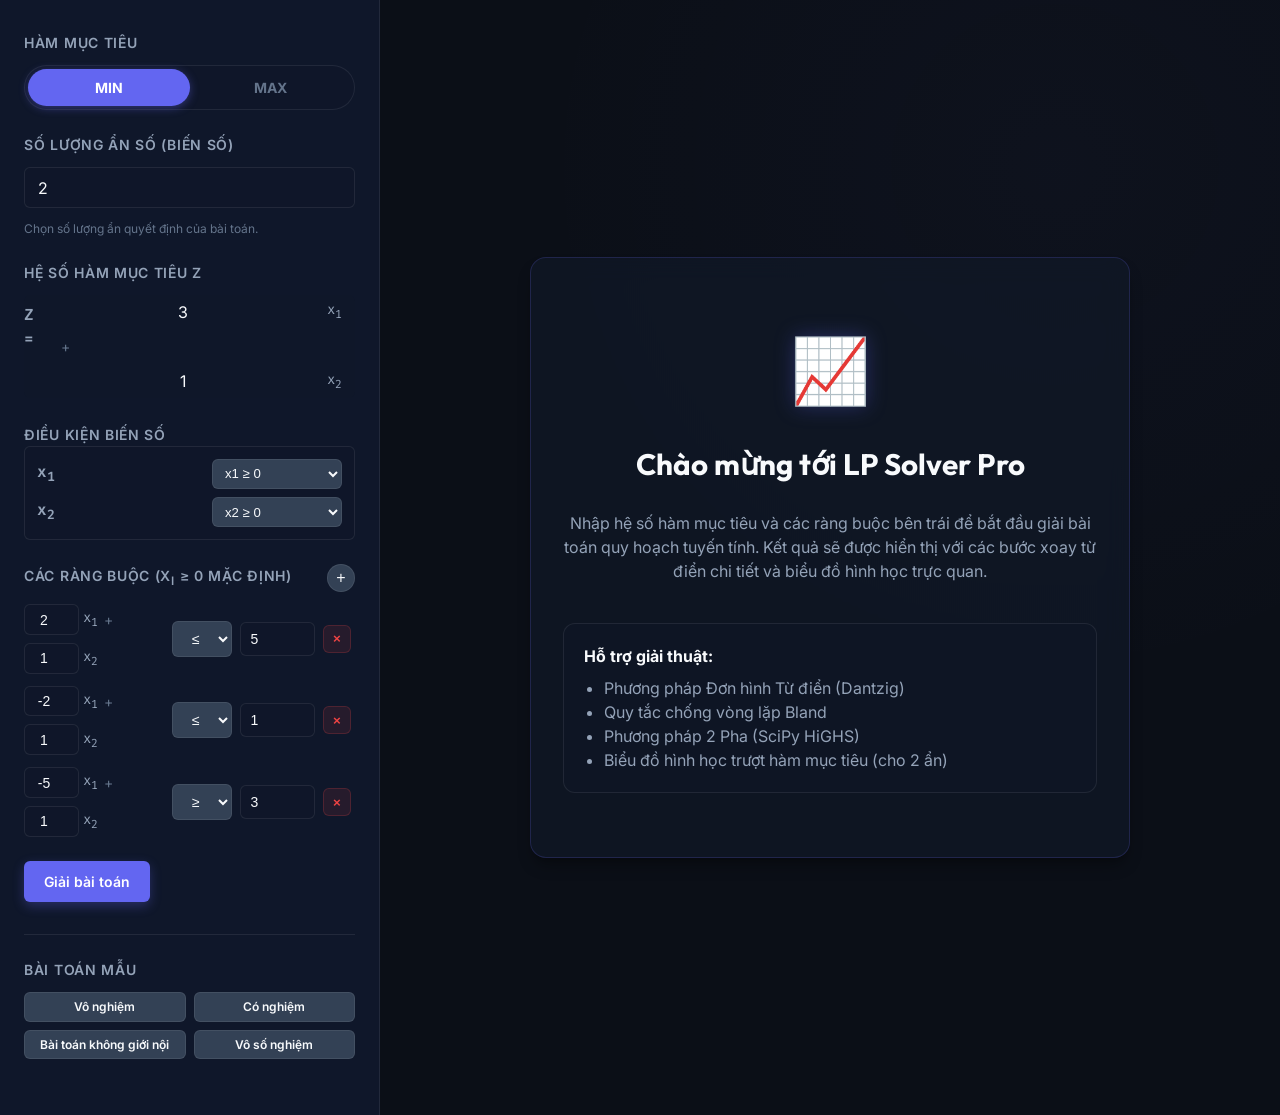
==== index.html @ d001081d "Sua loi bat thuong Cannot read properties of undefined reading x1 khi chay phuong phap Hinh hoc voi " ====
<!DOCTYPE html>
<html lang="vi">
<head>
    <meta charset="UTF-8">
    <meta name="viewport" content="width=device-width, initial-scale=1.0">
    <meta http-equiv="Cache-Control" content="no-cache, no-store, must-revalidate" />
    <meta http-equiv="Pragma" content="no-cache" />
    <meta http-equiv="Expires" content="0" />
    <title>Quy Hoạch Tuyến Tính Solver</title>
    <!-- Fonts -->
    <link rel="preconnect" href="https://fonts.googleapis.com">
    <link rel="preconnect" href="https://fonts.gstatic.com" crossorigin>
    <link href="https://fonts.googleapis.com/css2?family=Inter:wght@300;400;500;600;700&family=Outfit:wght@400;500;600;700;800&family=Fira+Code:wght@400;500&display=swap" rel="stylesheet">
    <!-- Style -->
    <link rel="stylesheet" href="static/style.css?v=3">
</head>
<body>
    <div class="app-container">
        <!-- Sidebar: Inputs -->
        <aside class="sidebar">

            <form id="solver-form">
                <!-- Optimization Goal -->
                <div class="form-section">
                    <label class="section-title">Hàm mục tiêu</label>
                    <div class="goal-toggle-container">
                        <input type="radio" id="goal-min" name="prob_type" value="min" checked>
                        <label for="goal-min" class="goal-label label-min">MIN</label>
                        
                        <input type="radio" id="goal-max" name="prob_type" value="max">
                        <label for="goal-max" class="goal-label label-max">MAX</label>
                    </div>
                </div>

                <!-- Number of Variables -->
                <div class="form-section">
                    <label for="num_vars" class="section-title">Số lượng ẩn số (Biến số)</label>
                    <div class="input-wrapper">
                        <input type="number" id="num_vars" min="2" max="10" value="2" required>
                    </div>
                    <div class="input-desc">Chọn số lượng ẩn quyết định của bài toán.</div>
                </div>

                <!-- Z Coefficients -->
                <div class="form-section">
                    <label class="section-title">Hệ số Hàm mục tiêu Z</label>
                    <div class="input-wrapper" style="border: none; padding: 0;">
                        <span class="input-prefix" style="margin-top: 0.5rem; font-size: 1rem; align-self: flex-start;">Z =</span>
                        <div id="z-coeffs-container" class="coeffs-grid" style="width: 100%;">
                            <!-- Dynamic inputs will be inserted here -->
                        </div>
                    </div>
                </div>

                <!-- Variable Signs -->
                <div class="form-section" id="var-signs-section">
                    <label class="section-title">Điều kiện biến số</label>
                    <div id="var-signs-list" class="var-signs-container">
                        <!-- Dynamic rows will be inserted here -->
                    </div>
                </div>

                <!-- Constraints -->
                <div class="form-section">
                    <div class="section-header">
                        <label class="section-title">Các ràng buộc (x<sub>i</sub> ≥ 0 mặc định)</label>
                        <button type="button" id="btn-add-constraint" class="btn-icon-only" title="Thêm ràng buộc">+</button>
                    </div>
                    
                    <div id="constraints-list" class="constraints-container">
                        <!-- Dynamic rows will be inserted here -->
                    </div>
                </div>

                <!-- Solve Button -->
                <button type="submit" id="btn-solve" class="btn btn-primary">Giải bài toán</button>
            </form>
            
            <!-- Preset Examples -->
            <div class="form-section preset-section">
                <label class="section-title">Bài toán mẫu</label>
                <div class="preset-buttons">
                    <button type="button" class="btn btn-secondary btn-sm" onclick="loadExample('infeasible')">Vô nghiệm</button>
                    <button type="button" class="btn btn-secondary btn-sm" onclick="loadExample('optimal')">Có nghiệm</button>
                    <button type="button" class="btn btn-secondary btn-sm" onclick="loadExample('unbounded')">Bài toán không giới nội</button>
                    <button type="button" class="btn btn-secondary btn-sm" onclick="loadExample('multiple')">Vô số nghiệm</button>
                </div>
            </div>
        </aside>

        <!-- Main Content: Outputs -->
        <main class="main-content">
            <!-- Initial state / Welcome -->
            <div id="welcome-screen" class="results-card welcome-card">
                <div class="welcome-icon">📈</div>
                <h2>Chào mừng tới LP Solver Pro</h2>
                <p>Nhập hệ số hàm mục tiêu và các ràng buộc bên trái để bắt đầu giải bài toán quy hoạch tuyến tính. Kết quả sẽ được hiển thị với các bước xoay từ điển chi tiết và biểu đồ hình học trực quan.</p>
                <div class="quick-start-info">
                    <strong>Hỗ trợ giải thuật:</strong>
                    <ul>
                        <li>Phương pháp Đơn hình Từ điển (Dantzig)</li>
                        <li>Quy tắc chống vòng lặp Bland</li>
                        <li>Phương pháp 2 Pha (SciPy HiGHS)</li>
                        <li>Biểu đồ hình học trượt hàm mục tiêu (cho 2 ẩn)</li>
                    </ul>
                </div>
            </div>

            <!-- Loader -->
            <div id="solve-loader" class="loader-container hidden">
                <div class="spinner"></div>
                <p>Đang tính toán kết quả tối ưu...</p>
            </div>

            <!-- Results Panel -->
            <div id="results-panel" class="hidden">
                <!-- Summary Card -->
                <div class="results-card summary-card">
                    <div class="summary-header">
                        <h2>KẾT LUẬN CHUNG</h2>
                        <span id="summary-status-badge" class="badge">OPTIMAL</span>
                    </div>
                    <div class="summary-body">
                        <div class="summary-stat">
                            <span class="stat-label">Hàm mục tiêu Z tối ưu</span>
                            <span id="summary-z-val" class="stat-value">-</span>
                        </div>
                        <div class="summary-stat">
                            <span class="stat-label">Nghiệm tối ưu x*</span>
                            <span id="summary-x-val" class="stat-value">-</span>
                        </div>
                    </div>
                </div>

                <!-- Method Navigation Tabs -->
                <div class="tab-navigation">
                    <button class="tab-btn active" onclick="switchTab('tab-geometry')">Biểu đồ hình học</button>
                    <button class="tab-btn" onclick="switchTab('tab-dantzig')">Đơn hình Dantzig</button>
                    <button class="tab-btn" onclick="switchTab('tab-bland')">Quy tắc Bland</button>
                    <button class="tab-btn" onclick="switchTab('tab-two-phase')">Đơn hình 2 Pha</button>
                </div>

                <!-- Tab: Geometry -->
                <div id="tab-geometry" class="tab-content active-content">
                    <div class="geometry-layout">
                        <div class="chart-container">
                            <svg id="geometry-svg" viewBox="0 0 800 600">
                                <defs>
                                    <!-- Gradients and markers -->
                                    <linearGradient id="feasible-grad" x1="0%" y1="0%" x2="100%" y2="100%">
                                        <stop offset="0%" stop-color="rgba(16, 185, 129, 0.2)" />
                                        <stop offset="100%" stop-color="rgba(6, 182, 212, 0.3)" />
                                    </linearGradient>
                                    <marker id="arrow" viewBox="0 0 10 10" refX="5" refY="5" markerWidth="6" markerHeight="6" orient="auto-start-reverse">
                                        <path d="M 0 0 L 10 5 L 0 10 z" fill="#ef4444" />
                                    </marker>
                                </defs>
                                
                                <!-- Grid lines and axes will be drawn dynamically -->
                                <g id="svg-grid"></g>
                                <g id="svg-axes"></g>
                                <path id="svg-feasible-region" fill="url(#feasible-grad)" stroke="#10b981" stroke-width="2" />
                                <g id="svg-constraint-lines"></g>
                                <g id="svg-objective-contours"></g>
                                <g id="svg-objective-arrow"></g>
                                <g id="svg-points"></g>
                                <g id="svg-labels"></g>
                            </svg>
                            <div id="svg-tooltip" class="chart-tooltip hidden"></div>
                        </div>
                        
                        <div class="geometry-info">
                            <div class="info-card">
                                <h3>Thông tin biểu đồ</h3>
                                <ul class="info-list">
                                    <li><span class="color-dot feasible-dot"></span> <b>Vùng tô màu xanh:</b> Miền chấp nhận được (feasible region).</li>
                                    <li><span class="color-dot constraint-dot"></span> <b>Đường nét liền:</b> Các đường biên ràng buộc (1), (2), (3)...</li>
                                    <li><span class="color-dot objective-dot"></span> <b>Đường nét đứt xám:</b> Các mức dịch chuyển Z.</li>
                                    <li><span class="color-dot opt-line-dot"></span> <b>Đường nét đứt đỏ:</b> Mức Z tối ưu.</li>
                                    <li><span class="color-dot arrow-dot"></span> <b>Mũi tên đỏ:</b> Hướng tăng hàm mục tiêu Z.</li>
                                </ul>
                            </div>
                            <div id="geometry-notes" class="info-card warning-card hidden">
                                <h3>Lưu ý</h3>
                                <p id="geometry-warning-text"></p>
                            </div>
                        </div>
                    </div>
                </div>

                <!-- Tab: Dantzig -->
                <div id="tab-dantzig" class="tab-content">
                    <div class="results-card">
                        <h3>Các bước giải theo thuật toán Dantzig</h3>
                        <div id="dantzig-steps" class="simplex-steps-container"></div>
                    </div>
                </div>

                <!-- Tab: Bland -->
                <div id="tab-bland" class="tab-content">
                    <div class="results-card">
                        <h3>Các bước giải theo Quy tắc Bland (Tránh vòng lặp)</h3>
                        <div id="bland-steps" class="simplex-steps-container"></div>
                    </div>
                </div>

                <!-- Tab: 2 Phase Simplex -->
                <div id="tab-two-phase" class="tab-content">
                    <div class="results-card">
                        <h3>Các bước giải theo Đơn hình 2 Pha (Từ điển)</h3>
                        
                        <div class="phase-section" style="margin-top: 1.5rem;">
                            <h4 class="phase-title" style="color: var(--color-info); font-family: var(--font-title); font-weight: 700; margin-bottom: 1rem; text-transform: uppercase;">PHA 1: Tìm phương án cực biên khả thi khởi đầu (Tối thiểu hóa x<sub>0</sub>)</h4>
                            <div id="two-phase-p1-steps" class="simplex-steps-container"></div>
                        </div>
                        
                        <div class="phase-section" style="margin-top: 2rem; border-top: 1px dashed var(--border-color); padding-top: 2rem;">
                            <h4 class="phase-title" style="color: var(--color-success); font-family: var(--font-title); font-weight: 700; margin-bottom: 1rem; text-transform: uppercase;">PHA 2: Tối ưu hóa hàm mục tiêu gốc</h4>
                            <div id="two-phase-p2-steps" class="simplex-steps-container"></div>
                        </div>
                    </div>
                    
                    <div class="results-card scipy-results" style="margin-top: 1.5rem;">
                        <div class="scipy-details" style="margin-top: 1rem;">
                            <p><b>Trạng thái:</b> <span id="scipy-status">-</span></p>
                            <p style="display: none;"><b>Thông báo từ solver:</b> <span id="scipy-message">-</span></p>
                            <p><b>Nghiệm tìm được:</b></p>
                            <pre id="scipy-sol-vars" class="code-block"></pre>
                            <p><b id="scipy-opt-label">Giá trị tối ưu Z:</b> <span id="scipy-opt-val">-</span></p>
                        </div>
                    </div>
                </div>
            </div>
        </main>
    </div>

    <!-- Script -->
    <script src="static/app_v13.js"></script>
</body>
</html>
---- static/style.css ----
:root {
    --bg-main: #0b0f17;
    --bg-card: rgba(17, 24, 39, 0.75);
    --bg-sidebar: #0f172a;
    --border-color: rgba(255, 255, 255, 0.08);
    
    --color-primary: #6366f1;
    --color-primary-hover: #4f46e5;
    --color-secondary: #334155;
    --color-secondary-hover: #475569;
    
    --color-success: #10b981;
    --color-success-bg: rgba(16, 185, 129, 0.15);
    --color-warning: #f59e0b;
    --color-warning-bg: rgba(245, 158, 11, 0.15);
    --color-danger: #ef4444;
    --color-danger-bg: rgba(239, 68, 68, 0.15);
    --color-info: #06b6d4;
    --color-info-bg: rgba(6, 182, 212, 0.15);
    
    --text-primary: #f8fafc;
    --text-secondary: #94a3b8;
    --text-muted: #64748b;
    
    --font-sans: 'Inter', system-ui, -apple-system, sans-serif;
    --font-title: 'Outfit', sans-serif;
    --font-mono: 'Fira Code', monospace;
    
    --radius-sm: 6px;
    --radius-md: 12px;
    --radius-lg: 16px;
    
    --shadow-sm: 0 1px 2px 0 rgba(0, 0, 0, 0.05);
    --shadow-md: 0 4px 6px -1px rgba(0, 0, 0, 0.1), 0 2px 4px -2px rgba(0, 0, 0, 0.1);
    --shadow-lg: 0 10px 15px -3px rgba(0, 0, 0, 0.3), 0 4px 6px -4px rgba(0, 0, 0, 0.3);
    --shadow-glow: 0 0 20px rgba(99, 102, 241, 0.2);
}

* {
    box-sizing: border-box;
    margin: 0;
    padding: 0;
}

body {
    background-color: var(--bg-main);
    color: var(--text-primary);
    font-family: var(--font-sans);
    line-height: 1.5;
    min-height: 100vh;
    overflow-x: hidden;
}

/* App Layout */
.app-container {
    display: flex;
    min-height: 100vh;
}

/* Sidebar Styling */
.sidebar {
    width: 380px;
    background-color: var(--bg-sidebar);
    border-right: 1px solid var(--border-color);
    padding: 2rem 1.5rem;
    display: flex;
    flex-direction: column;
    gap: 2rem;
    flex-shrink: 0;
    overflow-y: auto;
}

.brand {
    display: flex;
    align-items: center;
    gap: 0.75rem;
}

.brand-icon {
    font-size: 2rem;
    font-weight: 800;
    color: var(--color-primary);
    background: linear-gradient(135deg, var(--color-primary), var(--color-info));
    -webkit-background-clip: text;
    -webkit-text-fill-color: transparent;
    font-family: var(--font-title);
}

.brand h1 {
    font-family: var(--font-title);
    font-size: 1.5rem;
    font-weight: 700;
    letter-spacing: -0.025em;
    background: linear-gradient(to right, #ffffff, #94a3b8);
    -webkit-background-clip: text;
    -webkit-text-fill-color: transparent;
}

/* Forms and Inputs */
.form-section {
    display: flex;
    flex-direction: column;
    gap: 0.75rem;
    margin-bottom: 1.5rem;
}

.section-header {
    display: flex;
    justify-content: space-between;
    align-items: center;
}

.section-title {
    font-size: 0.875rem;
    font-weight: 600;
    text-transform: uppercase;
    letter-spacing: 0.05em;
    color: var(--text-secondary);
}

/* Goal Toggle Pill */
.goal-toggle-container {
    display: flex;
    background-color: rgba(15, 23, 42, 0.6);
    border: 1px solid var(--border-color);
    padding: 3px;
    border-radius: 30px;
    position: relative;
}

.goal-toggle-container input[type="radio"] {
    display: none;
}

.goal-label {
    flex: 1;
    text-align: center;
    padding: 0.5rem 1rem;
    font-size: 0.875rem;
    font-weight: 700;
    border-radius: 25px;
    cursor: pointer;
    transition: all 0.3s cubic-bezier(0.4, 0, 0.2, 1);
    color: var(--text-muted);
}

input[type="radio"]:checked + .goal-label.label-min {
    background-color: var(--color-primary);
    color: white;
    box-shadow: 0 2px 10px rgba(99, 102, 241, 0.4);
}

input[type="radio"]:checked + .goal-label.label-max {
    background-color: var(--color-info);
    color: white;
    box-shadow: 0 2px 10px rgba(6, 182, 212, 0.4);
}

/* Inputs styling */
.input-wrapper {
    display: flex;
    align-items: center;
    background-color: rgba(15, 23, 42, 0.4);
    border: 1px solid var(--border-color);
    border-radius: var(--radius-sm);
    padding: 0.6rem 0.8rem;
    transition: all 0.2s ease;
}

.input-wrapper:focus-within {
    border-color: var(--color-primary);
    box-shadow: var(--shadow-glow);
}

.input-prefix {
    color: var(--text-secondary);
    font-family: var(--font-mono);
    font-weight: 600;
    margin-right: 0.5rem;
}

.input-wrapper input {
    background: transparent;
    border: none;
    outline: none;
    color: var(--text-primary);
    width: 100%;
    font-family: var(--font-sans);
    font-size: 1rem;
}

.input-desc {
    font-size: 0.75rem;
    color: var(--text-muted);
}

/* Dynamic Constraints Row */
.constraints-container {
    display: flex;
    flex-direction: column;
    gap: 0.75rem;
    max-height: 350px;
    overflow-y: auto;
    padding-right: 0.25rem;
}

.constraint-row {
    display: flex;
    align-items: center;
    gap: 0.5rem;
    animation: slideIn 0.2s ease-out;
}

@keyframes slideIn {
    from { opacity: 0; transform: translateY(-5px); }
    to { opacity: 1; transform: translateY(0); }
}

.constraint-coeffs {
    flex: 2;
    background-color: rgba(15, 23, 42, 0.4);
    border: 1px solid var(--border-color);
    border-radius: var(--radius-sm);
    padding: 0.5rem 0.6rem;
    color: var(--text-primary);
    outline: none;
    font-size: 0.875rem;
}

.constraint-coeffs:focus {
    border-color: var(--color-primary);
}

.constraint-sign {
    flex: 1;
    background-color: var(--color-secondary);
    border: 1px solid var(--border-color);
    border-radius: var(--radius-sm);
    padding: 0.5rem 0.4rem;
    color: var(--text-primary);
    outline: none;
    cursor: pointer;
    font-size: 0.875rem;
    text-align: center;
}

.constraint-rhs {
    flex: 1.2;
    background-color: rgba(15, 23, 42, 0.4);
    border: 1px solid var(--border-color);
    border-radius: var(--radius-sm);
    padding: 0.5rem 0.6rem;
    color: var(--text-primary);
    outline: none;
    font-size: 0.875rem;
    width: 60px;
}

.constraint-rhs:focus {
    border-color: var(--color-primary);
}

/* Buttons */
.btn {
    display: inline-flex;
    align-items: center;
    justify-content: center;
    padding: 0.75rem 1.25rem;
    font-size: 0.875rem;
    font-weight: 600;
    border-radius: var(--radius-sm);
    border: none;
    cursor: pointer;
    transition: all 0.2s cubic-bezier(0.4, 0, 0.2, 1);
    font-family: var(--font-sans);
}

.btn-primary {
    background-color: var(--color-primary);
    color: white;
    box-shadow: 0 4px 12px rgba(99, 102, 241, 0.3);
}

.btn-primary:hover {
    background-color: var(--color-primary-hover);
    transform: translateY(-1px);
    box-shadow: 0 6px 16px rgba(99, 102, 241, 0.4);
}

.btn-secondary {
    background-color: var(--color-secondary);
    color: var(--text-primary);
    border: 1px solid var(--border-color);
}

.btn-secondary:hover {
    background-color: var(--color-secondary-hover);
}

.btn-sm {
    padding: 0.4rem 0.75rem;
    font-size: 0.75rem;
}

.btn-icon-only {
    width: 28px;
    height: 28px;
    border-radius: 50%;
    background-color: var(--color-secondary);
    border: 1px solid var(--border-color);
    color: var(--text-primary);
    font-size: 1rem;
    cursor: pointer;
    display: inline-flex;
    align-items: center;
    justify-content: center;
    transition: all 0.2s ease;
}

.btn-icon-only:hover {
    background-color: var(--color-primary);
    color: white;
}

.btn-remove {
    background-color: rgba(239, 68, 68, 0.1);
    color: var(--color-danger);
    border: 1px solid rgba(239, 68, 68, 0.2);
    width: 28px;
    height: 28px;
    border-radius: var(--radius-sm);
    display: flex;
    align-items: center;
    justify-content: center;
    cursor: pointer;
    font-weight: bold;
    transition: all 0.2s ease;
}

.btn-remove:hover {
    background-color: var(--color-danger);
    color: white;
}

/* Preset examples section */
.preset-section {
    margin-top: auto;
    border-top: 1px solid var(--border-color);
    padding-top: 1.5rem;
}

.preset-buttons {
    display: grid;
    grid-template-columns: repeat(2, 1fr);
    gap: 0.5rem;
}

/* Main Content Area */
.main-content {
    flex: 1;
    padding: 2rem;
    overflow-y: auto;
    display: flex;
    flex-direction: column;
    gap: 2rem;
    background: radial-gradient(circle at 75% 15%, rgba(99, 102, 241, 0.03), transparent 45%), var(--bg-main);
}

/* Cards (Glassmorphism) */
.results-card {
    background-color: var(--bg-card);
    border: 1px solid var(--border-color);
    border-radius: var(--radius-lg);
    padding: 1.5rem;
    box-shadow: var(--shadow-lg);
    backdrop-filter: blur(12px);
    transition: border-color 0.3s ease;
}

.welcome-card {
    display: flex;
    flex-direction: column;
    align-items: center;
    text-align: center;
    padding: 4rem 2rem;
    margin: auto;
    max-width: 600px;
    gap: 1.5rem;
    border-color: rgba(99, 102, 241, 0.2);
}

.welcome-icon {
    font-size: 4rem;
    filter: drop-shadow(0 0 10px rgba(99, 102, 241, 0.3));
}

.welcome-card h2 {
    font-family: var(--font-title);
    font-size: 1.85rem;
    font-weight: 700;
}

.welcome-card p {
    color: var(--text-secondary);
}

.quick-start-info {
    text-align: left;
    width: 100%;
    background-color: rgba(15, 23, 42, 0.4);
    border: 1px solid var(--border-color);
    border-radius: var(--radius-md);
    padding: 1.25rem;
    margin-top: 1rem;
}

.quick-start-info ul {
    margin-top: 0.5rem;
    padding-left: 1.25rem;
    color: var(--text-secondary);
}

/* Summary Card */
.summary-card {
    border-left: 4px solid var(--color-primary);
}

.summary-header {
    display: flex;
    justify-content: space-between;
    align-items: center;
    margin-bottom: 1rem;
    border-bottom: 1px solid var(--border-color);
    padding-bottom: 0.75rem;
}

.summary-header h2 {
    font-family: var(--font-title);
    font-size: 1.125rem;
    letter-spacing: 0.05em;
    color: var(--text-secondary);
}

.badge {
    padding: 0.25rem 0.75rem;
    border-radius: 30px;
    font-size: 0.75rem;
    font-weight: 800;
    text-transform: uppercase;
    letter-spacing: 0.05em;
}

.badge-optimal {
    background-color: var(--color-success-bg);
    color: var(--color-success);
    border: 1px solid rgba(16, 185, 129, 0.3);
}

.badge-infeasible {
    background-color: var(--color-danger-bg);
    color: var(--color-danger);
    border: 1px solid rgba(239, 68, 68, 0.3);
}

.badge-unbounded {
    background-color: var(--color-warning-bg);
    color: var(--color-warning);
    border: 1px solid rgba(245, 158, 11, 0.3);
}

.summary-body {
    display: grid;
    grid-template-columns: repeat(2, 1fr);
    gap: 1.5rem;
}

.summary-stat {
    display: flex;
    flex-direction: column;
    gap: 0.25rem;
}

.stat-label {
    font-size: 0.75rem;
    text-transform: uppercase;
    letter-spacing: 0.05em;
    color: var(--text-muted);
}

.stat-value {
    font-size: 1.5rem;
    font-weight: 700;
    font-family: var(--font-title);
    color: var(--text-primary);
}

/* Tabs System */
.tab-navigation {
    display: flex;
    gap: 0.5rem;
    border-bottom: 1px solid var(--border-color);
    padding-bottom: 1px;
}

.tab-btn {
    background: transparent;
    border: none;
    color: var(--text-secondary);
    padding: 0.75rem 1.25rem;
    font-size: 0.875rem;
    font-weight: 600;
    cursor: pointer;
    border-bottom: 2px solid transparent;
    transition: all 0.2s ease;
    font-family: var(--font-sans);
}

.tab-btn:hover {
    color: var(--text-primary);
}

.tab-btn.active {
    color: var(--color-primary);
    border-bottom-color: var(--color-primary);
}

.tab-content {
    display: none;
}

.tab-content.active-content {
    display: block;
    animation: fadeIn 0.3s ease-out;
}

@keyframes fadeIn {
    from { opacity: 0; }
    to { opacity: 1; }
}

/* Geometry layout styling */
.geometry-layout {
    display: grid;
    grid-template-columns: 1fr 280px;
    gap: 1.5rem;
}

.chart-container {
    background-color: #0f172a;
    border: 1px solid var(--border-color);
    border-radius: var(--radius-md);
    padding: 1rem;
    position: relative;
}

#geometry-svg {
    width: 100%;
    height: auto;
    max-height: 520px;
    display: block;
}

.geometry-info {
    display: flex;
    flex-direction: column;
    gap: 1rem;
}

.info-card {
    background-color: rgba(30, 41, 59, 0.4);
    border: 1px solid var(--border-color);
    border-radius: var(--radius-md);
    padding: 1rem;
}

.info-card h3 {
    font-size: 0.875rem;
    font-weight: 700;
    margin-bottom: 0.75rem;
    text-transform: uppercase;
    letter-spacing: 0.05em;
    color: var(--text-secondary);
}

.info-list {
    list-style: none;
    display: flex;
    flex-direction: column;
    gap: 0.75rem;
    font-size: 0.825rem;
    color: var(--text-secondary);
}

.color-dot {
    display: inline-block;
    width: 10px;
    height: 10px;
    border-radius: 50%;
    margin-right: 0.25rem;
}

.feasible-dot { background-color: rgba(16, 185, 129, 0.5); border: 1.5px solid #10b981; }
.constraint-dot { background-color: #334155; }
.objective-dot { background-color: transparent; border: 1.5px dashed var(--text-muted); }
.opt-line-dot { background-color: transparent; border: 1.5px dashed var(--color-danger); }
.arrow-dot { background-color: var(--color-danger); }

.warning-card {
    border-left: 4px solid var(--color-warning);
    background-color: var(--color-warning-bg);
}

.warning-card h3 {
    color: var(--color-warning);
}

.warning-card p {
    font-size: 0.825rem;
    color: var(--text-primary);
}

/* Tooltip on SVG Chart */
.chart-tooltip {
    position: absolute;
    background: rgba(15, 23, 42, 0.95);
    border: 1px solid var(--color-primary);
    border-radius: var(--radius-sm);
    padding: 0.5rem 0.75rem;
    font-size: 0.75rem;
    font-family: var(--font-mono);
    color: var(--text-primary);
    pointer-events: none;
    box-shadow: var(--shadow-lg);
    z-index: 100;
    transition: opacity 0.15s ease;
}

/* Simplex step details formatting */
.simplex-steps-container {
    display: flex;
    flex-direction: column;
    gap: 2rem;
}

.step-card {
    background-color: rgba(15, 23, 42, 0.4);
    border: 1px solid var(--border-color);
    border-radius: var(--radius-md);
    padding: 1.25rem;
}

.step-header {
    display: flex;
    justify-content: space-between;
    align-items: center;
    border-bottom: 1px solid var(--border-color);
    padding-bottom: 0.5rem;
    margin-bottom: 1rem;
}

.step-title {
    font-size: 1rem;
    font-weight: 700;
    font-family: var(--font-title);
    color: var(--color-primary);
}

.step-status {
    font-size: 0.825rem;
    font-weight: 600;
    text-transform: uppercase;
}

.equations-grid {
    display: flex;
    flex-direction: column;
    gap: 0.5rem;
    font-family: var(--font-mono);
    font-size: 0.9rem;
    padding-left: 0.5rem;
}

.eq-row {
    display: flex;
    align-items: center;
    padding: 0.25rem 0.5rem;
    border-radius: 4px;
}

.eq-row-z {
    background-color: rgba(99, 102, 241, 0.08);
    font-weight: 600;
    border-left: 3px solid var(--color-primary);
}

.eq-var {
    width: 40px;
    font-weight: bold;
    color: var(--text-primary);
}

.eq-equals {
    width: 20px;
    color: var(--text-muted);
}

.eq-const {
    color: var(--color-info);
    margin-right: 0.5rem;
}

.eq-terms {
    display: flex;
    flex-wrap: wrap;
    align-items: center;
    gap: 0.5rem;
}

.eq-term-val {
    color: var(--text-primary);
}

.eq-term-var {
    font-weight: bold;
}

.var-x { color: var(--color-info); }
.var-w { color: var(--color-primary); }

.step-pivot-info {
    margin-top: 1rem;
    background-color: rgba(30, 41, 59, 0.6);
    border: 1px solid var(--border-color);
    border-radius: var(--radius-sm);
    padding: 0.75rem;
    font-size: 0.875rem;
}

.pivot-var {
    font-weight: bold;
    padding: 2px 6px;
    border-radius: 4px;
    font-family: var(--font-mono);
}

.pivot-in {
    background-color: var(--color-success-bg);
    color: var(--color-success);
    border: 1px solid rgba(16, 185, 129, 0.2);
}

.pivot-out {
    background-color: var(--color-danger-bg);
    color: var(--color-danger);
    border: 1px solid rgba(239, 68, 68, 0.2);
}

/* SciPy layout formatting */
.scipy-details {
    display: flex;
    flex-direction: column;
    gap: 1rem;
}

.code-block {
    background-color: #090d16;
    border: 1px solid var(--border-color);
    border-radius: var(--radius-sm);
    padding: 1rem;
    font-family: var(--font-mono);
    color: var(--color-info);
    overflow-x: auto;
    font-size: 0.875rem;
}

/* Loader Styles */
.loader-container {
    display: flex;
    flex-direction: column;
    align-items: center;
    justify-content: center;
    padding: 5rem 0;
    gap: 1.5rem;
}

.spinner {
    width: 50px;
    height: 50px;
    border: 3px solid var(--border-color);
    border-top-color: var(--color-primary);
    border-radius: 50%;
    animation: spin 1s linear infinite;
}

@keyframes spin {
    to { transform: rotate(360deg); }
}

.hidden {
    display: none !important;
}

/* SVG Chart Elements */
.grid-line {
    stroke: rgba(255, 255, 255, 0.04);
    stroke-width: 1;
}

.axis-line {
    stroke: rgba(255, 255, 255, 0.4);
    stroke-width: 1.5;
}

.axis-arrow {
    fill: rgba(255, 255, 255, 0.4);
}

.tick-text {
    fill: var(--text-muted);
    font-size: 10px;
    font-family: var(--font-sans);
}

.constraint-line {
    stroke-width: 2;
    transition: stroke-width 0.2s ease, stroke 0.2s ease;
    cursor: pointer;
}

.constraint-line:hover {
    stroke-width: 4;
}

.contour-line {
    stroke: var(--text-muted);
    stroke-dasharray: 4,4;
    opacity: 0.5;
    stroke-width: 1;
}

.contour-line-opt {
    stroke: var(--color-danger);
    stroke-dasharray: 6,4;
    stroke-width: 2.5;
    filter: drop-shadow(0 0 4px rgba(239, 68, 68, 0.4));
}

.opt-segment {
    stroke: #d946ef;
    stroke-width: 6;
    stroke-linecap: round;
}

.vector-arrow {
    stroke: var(--color-danger);
    stroke-width: 2;
    marker-end: url(#arrow);
}

.data-point {
    transition: r 0.2s ease, fill 0.2s ease;
    cursor: pointer;
}

.data-point:hover {
    r: 8px;
}

.label-circle {
    fill: #1e293b;
    stroke: var(--border-color);
    stroke-width: 1;
}

.label-text {
    fill: var(--text-primary);
    font-size: 10px;
    font-weight: bold;
    font-family: var(--font-sans);
}

.legend-text {
    fill: var(--text-secondary);
    font-size: 12px;
}

/* Variable signs styles */
.var-signs-container {
    display: flex;
    flex-direction: column;
    gap: 0.5rem;
    background-color: rgba(15, 23, 42, 0.4);
    border: 1px solid var(--border-color);
    border-radius: var(--radius-sm);
    padding: 0.75rem;
}

.var-sign-row {
    display: flex;
    align-items: center;
    justify-content: space-between;
    gap: 1rem;
}

.var-sign-row span {
    font-family: var(--font-mono);
    font-weight: 600;
    color: var(--text-secondary);
}

.var-sign-select {
    background-color: var(--color-secondary);
    border: 1px solid var(--border-color);
    border-radius: var(--radius-sm);
    padding: 0.35rem 0.5rem;
    color: var(--text-primary);
    outline: none;
    cursor: pointer;
    font-size: 0.825rem;
    width: 130px;
}

/* Dynamic coefficient input layout */
.coeffs-grid {
    display: flex;
    flex-wrap: wrap;
    align-items: center;
    gap: 0.5rem 0.25rem;
}

.coeff-item {
    display: flex;
    align-items: center;
    gap: 0.25rem;
}

.coeff-input-inline {
    background-color: rgba(15, 23, 42, 0.4);
    border: 1px solid var(--border-color);
    border-radius: var(--radius-sm);
    padding: 0.4rem 0.5rem;
    color: var(--text-primary);
    width: 55px;
    text-align: center;
    outline: none;
    font-size: 0.875rem;
    transition: border-color 0.2s ease;
}

.coeff-input-inline:focus {
    border-color: var(--color-primary);
}

.coeff-item span {
    font-family: var(--font-mono);
    font-size: 0.875rem;
    color: var(--text-secondary);
}

.plus-sign {
    color: var(--text-muted);
    font-size: 0.875rem;
    margin: 0 0.15rem;
}

.constraint-coeffs-container {
    flex: 2;
    min-width: 140px;
}
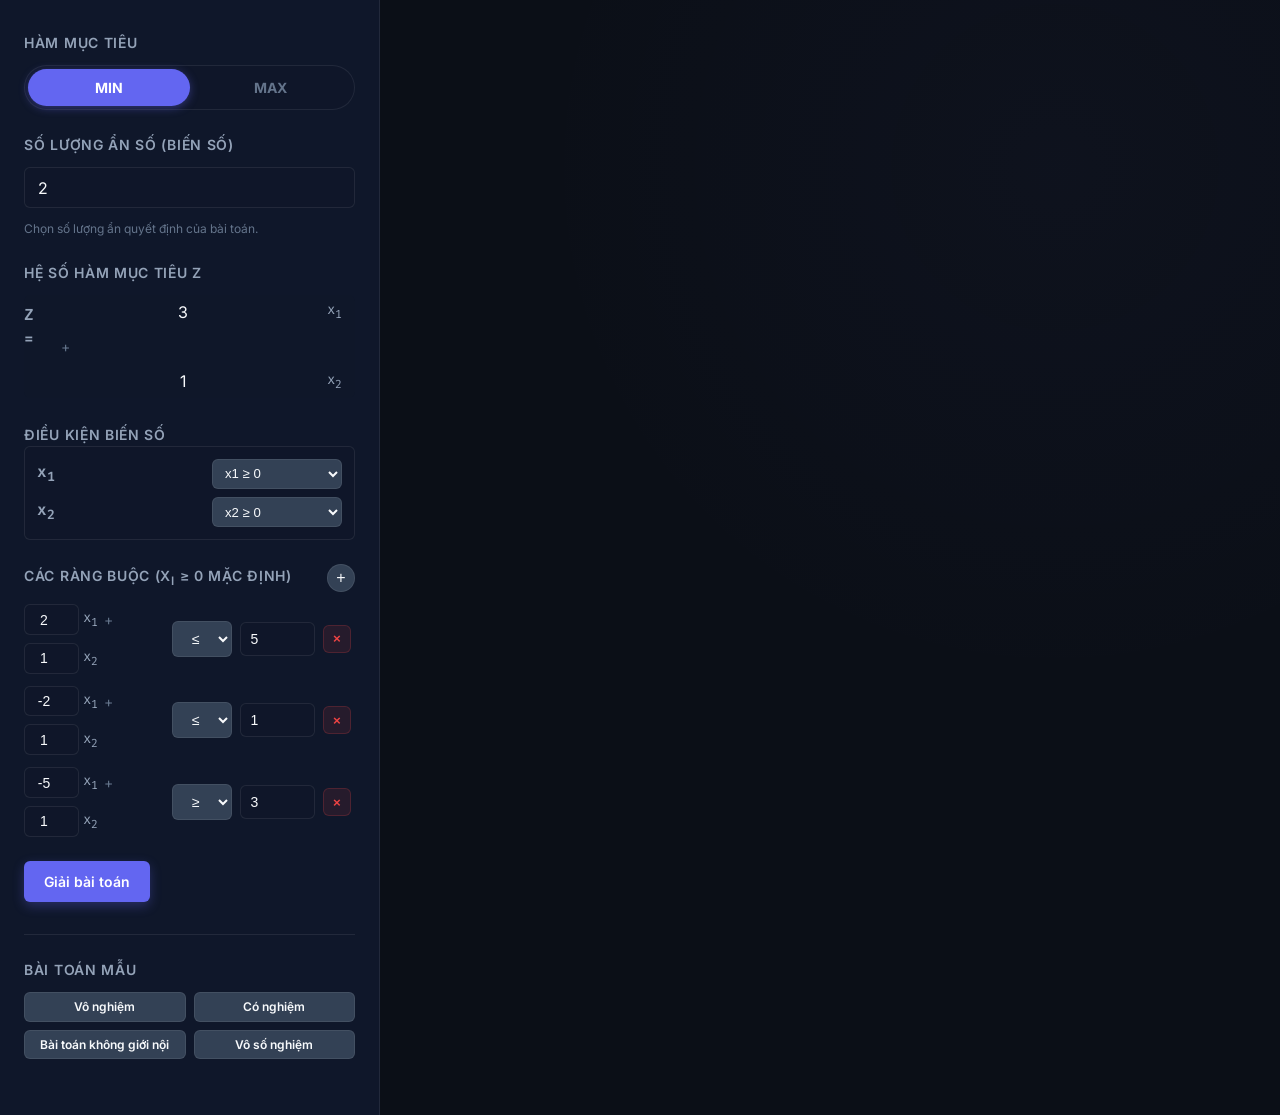
==== commit d66678d7: "Remove welcome card and automatically run solver on load to show results immediately" ====
--- a/index.html
+++ b/index.html
@@ -90,21 +90,7 @@
 
         <!-- Main Content: Outputs -->
         <main class="main-content">
-            <!-- Initial state / Welcome -->
-            <div id="welcome-screen" class="results-card welcome-card">
-                <div class="welcome-icon">📈</div>
-                <h2>Chào mừng tới LP Solver Pro</h2>
-                <p>Nhập hệ số hàm mục tiêu và các ràng buộc bên trái để bắt đầu giải bài toán quy hoạch tuyến tính. Kết quả sẽ được hiển thị với các bước xoay từ điển chi tiết và biểu đồ hình học trực quan.</p>
-                <div class="quick-start-info">
-                    <strong>Hỗ trợ giải thuật:</strong>
-                    <ul>
-                        <li>Phương pháp Đơn hình Từ điển (Dantzig)</li>
-                        <li>Quy tắc chống vòng lặp Bland</li>
-                        <li>Phương pháp 2 Pha (SciPy HiGHS)</li>
-                        <li>Biểu đồ hình học trượt hàm mục tiêu (cho 2 ẩn)</li>
-                    </ul>
-                </div>
-            </div>
+
 
             <!-- Loader -->
             <div id="solve-loader" class="loader-container hidden">
@@ -235,6 +221,6 @@
     </div>
 
     <!-- Script -->
-    <script src="static/app_v13.js"></script>
+    <script src="static/app_v18.js"></script>
 </body>
 </html>
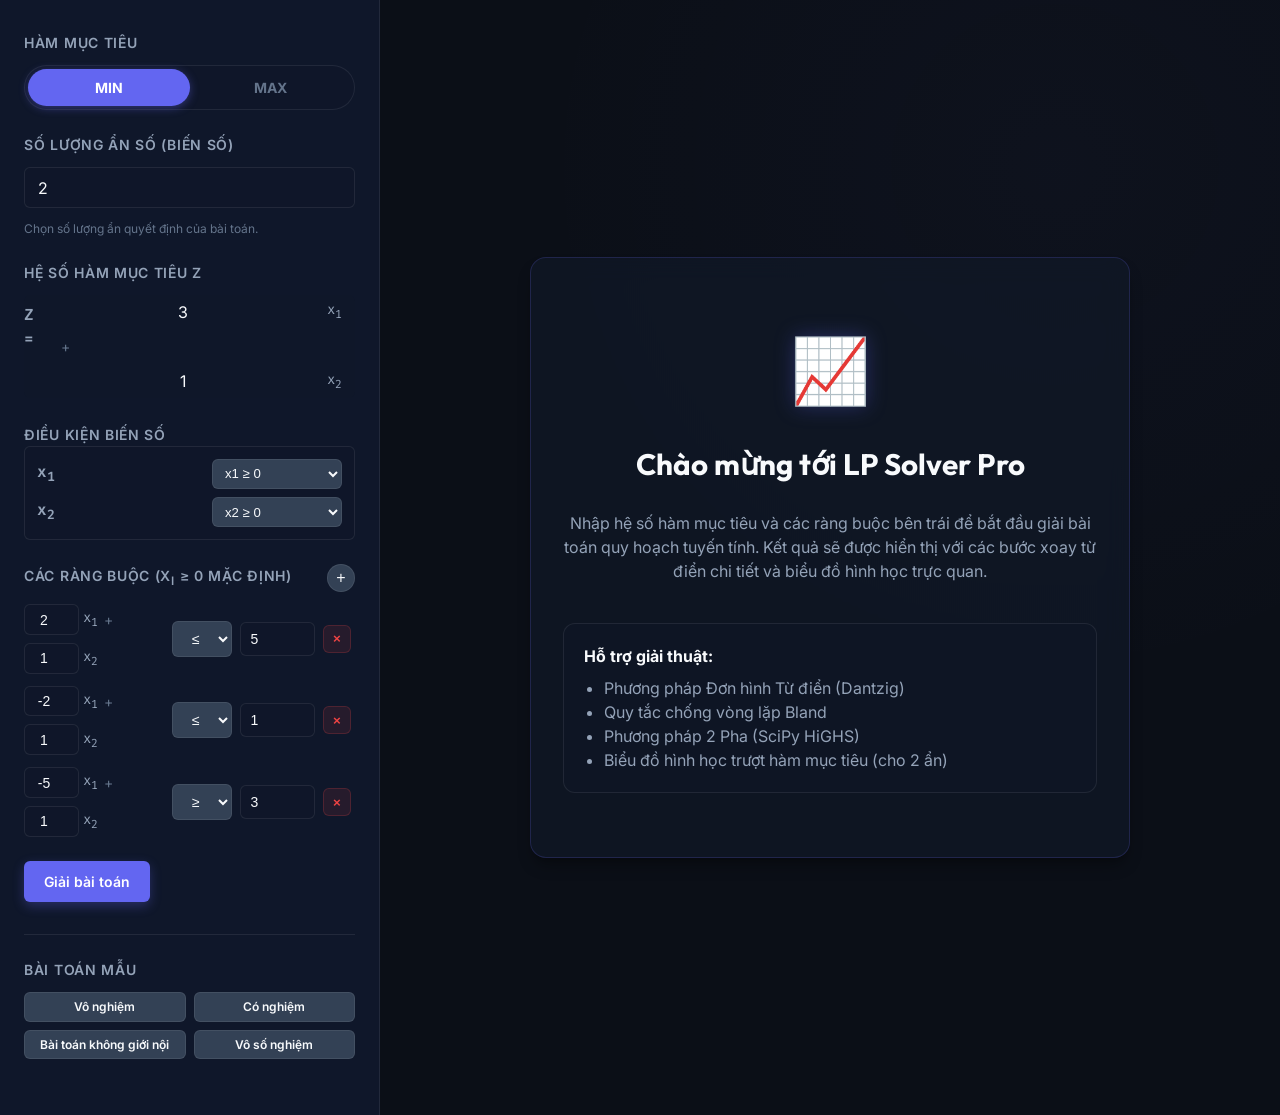
==== commit db8a6b50: "Revert "Remove welcome card and automatically run solver on load to show results immediately" This r" ====
--- a/index.html
+++ b/index.html
@@ -90,7 +90,21 @@
 
         <!-- Main Content: Outputs -->
         <main class="main-content">
-
+            <!-- Initial state / Welcome -->
+            <div id="welcome-screen" class="results-card welcome-card">
+                <div class="welcome-icon">📈</div>
+                <h2>Chào mừng tới LP Solver Pro</h2>
+                <p>Nhập hệ số hàm mục tiêu và các ràng buộc bên trái để bắt đầu giải bài toán quy hoạch tuyến tính. Kết quả sẽ được hiển thị với các bước xoay từ điển chi tiết và biểu đồ hình học trực quan.</p>
+                <div class="quick-start-info">
+                    <strong>Hỗ trợ giải thuật:</strong>
+                    <ul>
+                        <li>Phương pháp Đơn hình Từ điển (Dantzig)</li>
+                        <li>Quy tắc chống vòng lặp Bland</li>
+                        <li>Phương pháp 2 Pha (SciPy HiGHS)</li>
+                        <li>Biểu đồ hình học trượt hàm mục tiêu (cho 2 ẩn)</li>
+                    </ul>
+                </div>
+            </div>
 
             <!-- Loader -->
             <div id="solve-loader" class="loader-container hidden">
